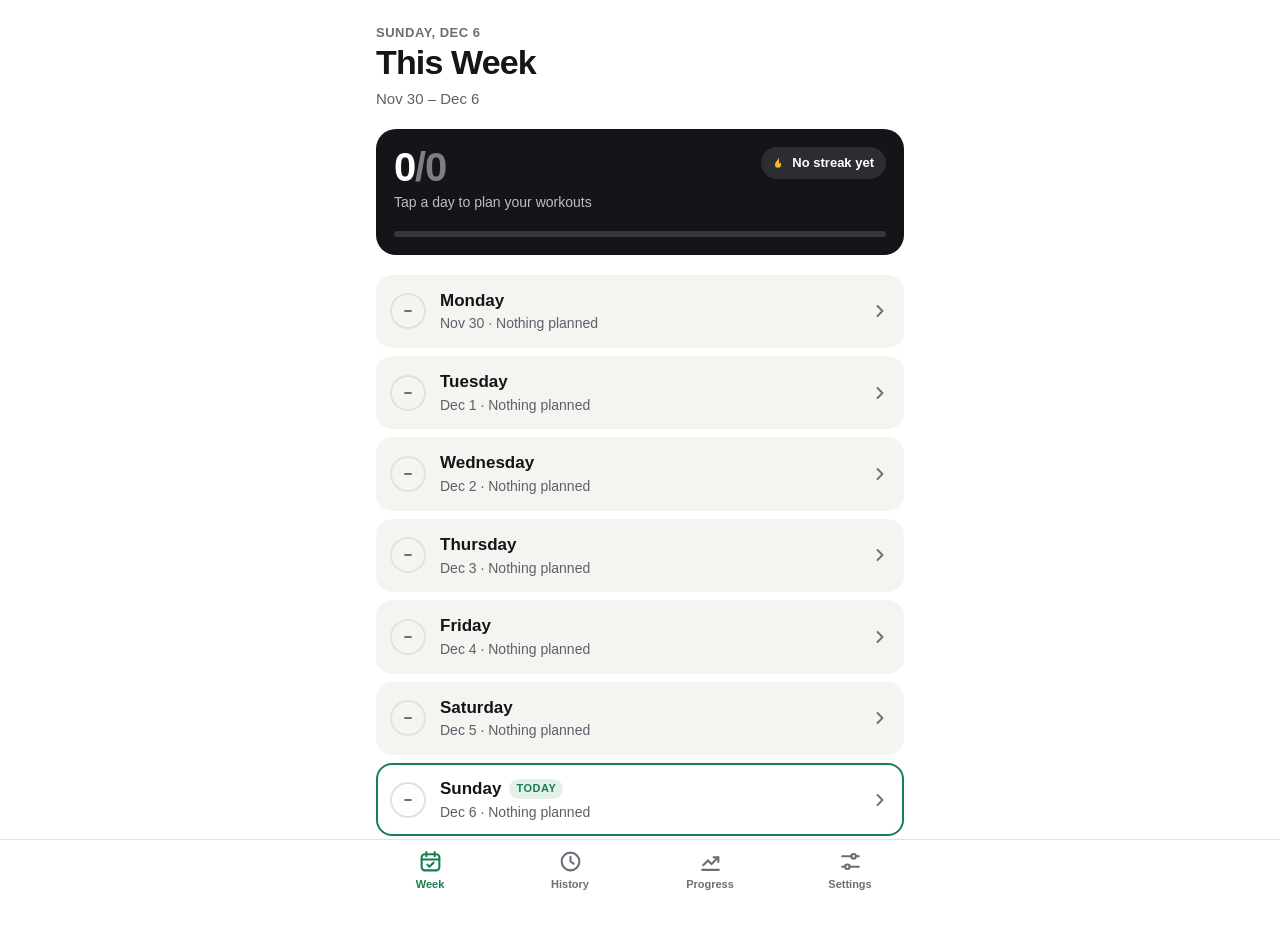
==== index.html @ 56390b35 "New app logo - Home Screen, browser tab and notification icons use the new green logo - New file nam" ====
<!DOCTYPE html>
<html lang="en">
<head>
<meta charset="UTF-8">
<meta name="viewport" content="width=device-width, initial-scale=1, viewport-fit=cover">
<meta name="color-scheme" content="light">
<meta name="theme-color" content="#FFFFFF">
<meta name="apple-mobile-web-app-capable" content="yes">
<meta name="mobile-web-app-capable" content="yes">
<meta name="apple-mobile-web-app-status-bar-style" content="default">
<meta name="apple-mobile-web-app-title" content="Workouts">
<link rel="apple-touch-icon" href="logo-180.png">
<link rel="icon" type="image/png" sizes="32x32" href="logo-32.png">
<link rel="manifest" href="manifest.json">
<link rel="stylesheet" href="app.css">
<title>Workout Tracker</title>
</head>
<body>

<main id="app">

  <!-- Week -->
  <section class="screen active" id="screen-week">
    <header class="page-head">
      <p class="eyebrow" id="week-eyebrow"></p>
      <h1 class="large-title">This Week</h1>
      <p class="page-sub" id="week-range"></p>
    </header>
    <div id="week-summary"></div>
    <div class="day-list" id="week-days"></div>
  </section>

  <!-- Day -->
  <section class="screen" id="screen-day">
    <header class="page-head">
      <p class="eyebrow" id="day-eyebrow"></p>
      <h1 class="large-title" id="day-title"></h1>
    </header>
    <label class="toggle-card">
      <span class="toggle-text">
        <span class="toggle-title">Rest day</span>
        <span class="toggle-sub" id="rest-sub"></span>
      </span>
      <span class="switch switch-rest">
        <input type="checkbox" id="rest-toggle" onchange="toggleRest()">
        <span class="track"></span>
      </span>
    </label>
    <div id="exercise-list"></div>
    <button class="add-tile" id="add-ex-btn" onclick="openAddExercise()">
      <svg viewBox="0 0 24 24" fill="none" stroke="currentColor" stroke-width="2.2" stroke-linecap="round" aria-hidden="true"><path d="M12 5v14M5 12h14"/></svg>
      Add exercise
    </button>
  </section>

  <!-- Add / edit exercise -->
  <section class="screen" id="screen-edit">
    <div class="nav-bar">
      <button class="nav-back" onclick="closeEdit()">
        <svg viewBox="0 0 24 24" fill="none" stroke="currentColor" stroke-width="2.4" stroke-linecap="round" stroke-linejoin="round" aria-hidden="true"><path d="M15 6l-6 6 6 6"/></svg>
        Cancel
      </button>
    </div>
    <header class="page-head">
      <p class="eyebrow" id="edit-eyebrow"></p>
      <h1 class="large-title" id="edit-title">New exercise</h1>
    </header>

    <div class="form-card">
      <label class="field">
        <span class="field-label">Name</span>
        <input class="field-in" id="edit-name" list="exercise-names" placeholder="e.g. Bench press"
               autocomplete="off" autocapitalize="words" enterkeyhint="done">
      </label>
    </div>

    <div class="form-card">
      <div class="step-row">
        <span class="step-text"><span class="step-label">Sets</span></span>
        <div class="stepper">
          <button onclick="step('edit-sets',-1)" aria-label="Fewer sets"><svg viewBox="0 0 24 24" fill="none" stroke="currentColor" stroke-width="2.4" stroke-linecap="round" aria-hidden="true"><path d="M6 12h12"/></svg></button>
          <input id="edit-sets" inputmode="numeric" pattern="[0-9]*" data-min="1" data-max="20" data-step="1" aria-label="Sets">
          <button onclick="step('edit-sets',1)" aria-label="More sets"><svg viewBox="0 0 24 24" fill="none" stroke="currentColor" stroke-width="2.4" stroke-linecap="round" aria-hidden="true"><path d="M12 6v12M6 12h12"/></svg></button>
        </div>
      </div>
      <div class="step-row">
        <span class="step-text"><span class="step-label">Reps</span></span>
        <div class="stepper">
          <button onclick="step('edit-reps',-1)" aria-label="Fewer reps"><svg viewBox="0 0 24 24" fill="none" stroke="currentColor" stroke-width="2.4" stroke-linecap="round" aria-hidden="true"><path d="M6 12h12"/></svg></button>
          <input id="edit-reps" inputmode="numeric" pattern="[0-9]*" data-min="0" data-max="999" data-step="1" aria-label="Reps">
          <button onclick="step('edit-reps',1)" aria-label="More reps"><svg viewBox="0 0 24 24" fill="none" stroke="currentColor" stroke-width="2.4" stroke-linecap="round" aria-hidden="true"><path d="M12 6v12M6 12h12"/></svg></button>
        </div>
      </div>
      <div class="step-row">
        <span class="step-text">
          <span class="step-label">Weight (lb)</span>
          <span class="step-hint">Optional. Fills in every set</span>
        </span>
        <div class="stepper">
          <button onclick="step('edit-weight',-1)" aria-label="Less weight"><svg viewBox="0 0 24 24" fill="none" stroke="currentColor" stroke-width="2.4" stroke-linecap="round" aria-hidden="true"><path d="M6 12h12"/></svg></button>
          <input id="edit-weight" inputmode="decimal" placeholder="0" data-min="0" data-max="2000" data-step="5" data-decimal="1" aria-label="Weight in pounds">
          <button onclick="step('edit-weight',1)" aria-label="More weight"><svg viewBox="0 0 24 24" fill="none" stroke="currentColor" stroke-width="2.4" stroke-linecap="round" aria-hidden="true"><path d="M12 6v12M6 12h12"/></svg></button>
        </div>
      </div>
      <div class="step-row">
        <span class="step-text">
          <span class="step-label">Hold time (sec)</span>
          <span class="step-hint">For planks and holds. 0 = off</span>
        </span>
        <div class="stepper">
          <button onclick="step('edit-time',-1)" aria-label="Less time"><svg viewBox="0 0 24 24" fill="none" stroke="currentColor" stroke-width="2.4" stroke-linecap="round" aria-hidden="true"><path d="M6 12h12"/></svg></button>
          <input id="edit-time" inputmode="numeric" pattern="[0-9]*" data-min="0" data-max="3600" data-step="5" aria-label="Hold time in seconds">
          <button onclick="step('edit-time',1)" aria-label="More time"><svg viewBox="0 0 24 24" fill="none" stroke="currentColor" stroke-width="2.4" stroke-linecap="round" aria-hidden="true"><path d="M12 6v12M6 12h12"/></svg></button>
        </div>
      </div>
      <div class="step-row">
        <span class="step-text">
          <span class="step-label">Rest between sets</span>
          <span class="step-hint">Seconds. Starts after each set</span>
        </span>
        <div class="stepper">
          <button onclick="step('edit-rest',-1)" aria-label="Less rest"><svg viewBox="0 0 24 24" fill="none" stroke="currentColor" stroke-width="2.4" stroke-linecap="round" aria-hidden="true"><path d="M6 12h12"/></svg></button>
          <input id="edit-rest" inputmode="numeric" pattern="[0-9]*" data-min="0" data-max="900" data-step="15" aria-label="Rest in seconds">
          <button onclick="step('edit-rest',1)" aria-label="More rest"><svg viewBox="0 0 24 24" fill="none" stroke="currentColor" stroke-width="2.4" stroke-linecap="round" aria-hidden="true"><path d="M12 6v12M6 12h12"/></svg></button>
        </div>
      </div>
    </div>

    <div class="form-card" id="edit-videos"></div>

    <button class="btn btn-ghost-danger" id="edit-delete" onclick="deleteExercise()">Delete exercise</button>
    <datalist id="exercise-names"></datalist>
  </section>

  <!-- History -->
  <section class="screen" id="screen-history">
    <header class="page-head">
      <h1 class="large-title">History</h1>
    </header>
    <div class="stats" id="hist-stats"></div>
    <div class="cal-card">
      <div class="cal-head">
        <span class="cal-title" id="cal-title"></span>
        <div class="cal-nav">
          <button id="cal-prev" onclick="shiftMonth(-1)" aria-label="Previous month"><svg viewBox="0 0 24 24" fill="none" stroke="currentColor" stroke-width="2.4" stroke-linecap="round" stroke-linejoin="round" aria-hidden="true"><path d="M15 6l-6 6 6 6"/></svg></button>
          <button id="cal-next" onclick="shiftMonth(1)" aria-label="Next month"><svg viewBox="0 0 24 24" fill="none" stroke="currentColor" stroke-width="2.4" stroke-linecap="round" stroke-linejoin="round" aria-hidden="true"><path d="M9 6l6 6-6 6"/></svg></button>
        </div>
      </div>
      <div id="cal-body"></div>
      <div class="legend">
        <span><i class="lg-done"></i>Done</span>
        <span><i class="lg-partial"></i>Partly done</span>
        <span><i class="lg-missed"></i>Missed</span>
        <span><i class="lg-rest"></i>Rest</span>
      </div>
    </div>
    <div id="hist-detail"></div>
  </section>

  <!-- Progress -->
  <section class="screen" id="screen-progress">
    <header class="page-head">
      <h1 class="large-title">Progress</h1>
      <p class="page-sub">Every exercise you've logged numbers for.</p>
    </header>
    <div id="prog-list"></div>
  </section>

  <section class="screen" id="screen-progress-detail">
    <div class="nav-bar">
      <button class="nav-back" onclick="goProgress()">
        <svg viewBox="0 0 24 24" fill="none" stroke="currentColor" stroke-width="2.4" stroke-linecap="round" stroke-linejoin="round" aria-hidden="true"><path d="M15 6l-6 6 6 6"/></svg>
        Progress
      </button>
    </div>
    <header class="page-head">
      <h1 class="large-title" id="pd-title"></h1>
      <p class="page-sub" id="pd-sub"></p>
    </header>
    <div class="seg" id="pd-seg"></div>
    <div class="chart-card">
      <p class="chart-title" id="pd-chart-title"></p>
      <div class="chart" id="pd-chart"></div>
    </div>
    <p class="section-label">Personal records</p>
    <div class="pr-grid" id="pd-prs"></div>
    <p class="section-label">Sessions</p>
    <div id="pd-sessions"></div>
  </section>

  <!-- Settings -->
  <section class="screen" id="screen-settings">
    <header class="page-head">
      <h1 class="large-title">Settings</h1>
    </header>

    <p class="section-label">Rest alerts</p>
    <div class="list-card">
      <label class="list-row" id="push-row">
        <span class="list-icon"><svg viewBox="0 0 24 24" fill="none" stroke="currentColor" stroke-width="2" stroke-linecap="round" stroke-linejoin="round" aria-hidden="true"><path d="M6 16.5V11a6 6 0 0 1 12 0v5.5l1.5 1.5h-15z"/><path d="M10 20.5a2 2 0 0 0 4 0"/></svg></span>
        <span class="list-text">
          <span class="list-title">Alert when rest is over</span>
          <span class="list-sub" id="push-sub"></span>
        </span>
        <span class="switch">
          <input type="checkbox" id="push-toggle" onchange="onPushToggle(this)">
          <span class="track"></span>
        </span>
      </label>
    </div>

    <p class="section-label">Past workouts</p>
    <div class="list-card">
      <button class="list-row" id="bf-row" onclick="openBackfill()">
        <span class="list-icon" id="bf-icon"></span>
        <span class="list-text">
          <span class="list-title">Add past workouts</span>
          <span class="list-sub" id="bf-sub"></span>
        </span>
        <span class="chev"><svg viewBox="0 0 24 24" fill="none" stroke="currentColor" stroke-width="2.2" stroke-linecap="round" stroke-linejoin="round" aria-hidden="true"><path d="M9 6l6 6-6 6"/></svg></span>
      </button>
    </div>

    <p class="section-label">Backup</p>
    <div class="list-card">
      <button class="list-row" onclick="exportBackup()">
        <span class="list-icon"><svg viewBox="0 0 24 24" fill="none" stroke="currentColor" stroke-width="2" stroke-linecap="round" stroke-linejoin="round" aria-hidden="true"><path d="M12 4v11M7 10l5 5 5-5M5 20h14"/></svg></span>
        <span class="list-text">
          <span class="list-title">Save a backup</span>
          <span class="list-sub">Keep a copy in Files or iCloud Drive</span>
        </span>
      </button>
      <label class="list-row">
        <span class="list-icon"><svg viewBox="0 0 24 24" fill="none" stroke="currentColor" stroke-width="2" stroke-linecap="round" stroke-linejoin="round" aria-hidden="true"><rect x="3" y="6" width="13" height="12" rx="2.5"/><path d="M16 10.5l5-3v9l-5-3"/></svg></span>
        <span class="list-text">
          <span class="list-title">Include form videos</span>
          <span class="list-sub" id="backup-videos-sub"></span>
        </span>
        <span class="switch">
          <input type="checkbox" id="backup-videos" checked>
          <span class="track"></span>
        </span>
      </label>
      <button class="list-row" onclick="$('restore-input').click()">
        <span class="list-icon"><svg viewBox="0 0 24 24" fill="none" stroke="currentColor" stroke-width="2" stroke-linecap="round" stroke-linejoin="round" aria-hidden="true"><path d="M12 15V4M7 9l5-5 5 5M5 20h14"/></svg></span>
        <span class="list-text">
          <span class="list-title">Restore from backup</span>
          <span class="list-sub">Replaces the data on this phone</span>
        </span>
      </button>
    </div>

    <p class="section-label">Storage</p>
    <div class="list-card">
      <div class="list-row">
        <span class="list-icon"><svg viewBox="0 0 24 24" fill="none" stroke="currentColor" stroke-width="2" stroke-linecap="round" stroke-linejoin="round" aria-hidden="true"><path d="M7 4h10l3 4v10a2 2 0 0 1-2 2H6a2 2 0 0 1-2-2V8z"/><path d="M8 4v4h8V4"/></svg></span>
        <span class="list-text">
          <span class="list-title">Form videos</span>
          <span class="list-sub" id="video-usage"></span>
        </span>
      </div>
    </div>

    <p class="foot-note">Your workouts are saved on this phone.<br>Workout Tracker 2.0</p>
  </section>

  <!-- Backfill (code-locked, one time) -->
  <section class="screen" id="screen-backfill">
    <div class="nav-bar">
      <button class="nav-back" onclick="goSettings()">
        <svg viewBox="0 0 24 24" fill="none" stroke="currentColor" stroke-width="2.4" stroke-linecap="round" stroke-linejoin="round" aria-hidden="true"><path d="M15 6l-6 6 6 6"/></svg>
        Settings
      </button>
    </div>
    <header class="page-head">
      <h1 class="large-title">Add past workouts</h1>
      <p class="page-sub">Tap every day you worked out in the last 2 months, then save. You can only do this once.</p>
    </header>
    <div id="bf-months"></div>
  </section>

</main>

<!-- Bottom dock: rest timer + either the tab bar or the screen's main button -->
<div class="dock" id="dock">
  <div class="rest-bar" id="rest-bar" hidden>
    <div class="rest-fill" id="rest-fill"></div>
    <div class="rest-info">
      <span class="rest-label">Rest</span>
      <span class="rest-name" id="rest-name"></span>
    </div>
    <span class="rest-time" id="rest-time">0:00</span>
    <button class="rest-btn" onclick="addRest(15)">+15s</button>
    <button class="rest-btn" onclick="skipRest()">Skip</button>
  </div>
  <div class="dock-action" id="dock-action" hidden>
    <button class="btn btn-primary" id="dock-btn"></button>
  </div>
  <nav class="tabbar" id="tabbar" aria-label="Main">
    <button class="tab" data-tab="week" onclick="goWeek()">
      <svg viewBox="0 0 24 24" fill="none" stroke="currentColor" stroke-width="2" stroke-linecap="round" stroke-linejoin="round" aria-hidden="true"><rect x="3.5" y="5" width="17" height="15.5" rx="3"/><path d="M3.5 10h17M8 3v4M16 3v4"/><path d="M9 15l2 2 4-4"/></svg>
      <span>Week</span>
    </button>
    <button class="tab" data-tab="history" onclick="goHistory()">
      <svg viewBox="0 0 24 24" fill="none" stroke="currentColor" stroke-width="2" stroke-linecap="round" stroke-linejoin="round" aria-hidden="true"><circle cx="12" cy="12" r="8.5"/><path d="M12 7.5V12l3 2"/></svg>
      <span>History</span>
    </button>
    <button class="tab" data-tab="progress" onclick="goProgress()">
      <svg viewBox="0 0 24 24" fill="none" stroke="currentColor" stroke-width="2" stroke-linecap="round" stroke-linejoin="round" aria-hidden="true"><path d="M4 20h16"/><path d="M5 15.5l4.5-4.5 3.5 3.5L19.5 8"/><path d="M15 8h4.5v4.5"/></svg>
      <span>Progress</span>
    </button>
    <button class="tab" data-tab="settings" onclick="goSettings()">
      <svg viewBox="0 0 24 24" fill="none" stroke="currentColor" stroke-width="2" stroke-linecap="round" stroke-linejoin="round" aria-hidden="true"><path d="M4 7h9M17 7h3M4 17h3M11 17h9"/><circle cx="15" cy="7" r="2.2"/><circle cx="9" cy="17" r="2.2"/></svg>
      <span>Settings</span>
    </button>
  </nav>
</div>

<!-- Form video player -->
<div class="viewer" id="viewer" hidden>
  <div class="viewer-top">
    <div class="viewer-heading">
      <p class="viewer-eyebrow">Form</p>
      <h2 class="viewer-title" id="viewer-title"></h2>
    </div>
    <button class="viewer-close" onclick="closeViewer()" aria-label="Close video">
      <svg viewBox="0 0 24 24" fill="none" stroke="currentColor" stroke-width="2.4" stroke-linecap="round" aria-hidden="true"><path d="M7 7l10 10M17 7L7 17"/></svg>
    </button>
  </div>
  <video id="viewer-video" playsinline controls loop></video>
  <div class="viewer-clips" id="viewer-clips"></div>
</div>

<div class="toast" id="toast" role="status" aria-live="polite"></div>

<input type="file" id="video-input" accept="video/*" multiple hidden>
<input type="file" id="restore-input" hidden>

<script src="app.js"></script>
</body>
</html>
---- app.css ----
:root{
  color-scheme: light;
  --bg:#FFFFFF;
  --card:#F4F4F1;
  --card-press:#EAEAE5;
  --line:#E3E3DE;
  --line-strong:#CFCFC8;
  --ink:#141518;
  --ink-2:#5C6068;
  --ink-3:#6A6E76;
  --accent:#1A7F50;
  --accent-press:#146841;
  --accent-soft:#E1F1E7;
  --done:#1A7F50;
  --done-soft:#E1F1E7;
  --partial:#A86D06;
  --partial-soft:#FBEFD5;
  --missed:#C4423A;
  --missed-soft:#FAE4E1;
  --rest:#3770B5;
  --rest-soft:#E1EBF8;
  --gold:#F5B731;
  --radius:20px;
  --radius-sm:16px;
  --ease-out:cubic-bezier(.23,1,.32,1);
  --ease-sheet:cubic-bezier(.32,.72,0,1);
  --dock-h:88px;
  --font:-apple-system, BlinkMacSystemFont, "SF Pro Text", "Segoe UI", Roboto, "Helvetica Neue", Arial, sans-serif;
}

*{box-sizing:border-box;}
html{
  background:var(--bg);
  -webkit-tap-highlight-color:transparent;
  -webkit-text-size-adjust:100%;
  overscroll-behavior:none;
}
body{
  margin:0;
  background:var(--bg);
  color:var(--ink);
  font-family:var(--font);
  font-size:16px;
  line-height:1.4;
  -webkit-font-smoothing:antialiased;
}
body.no-scroll{overflow:hidden;}
button{
  font:inherit; color:inherit; background:none; border:0; padding:0; margin:0;
  cursor:pointer; touch-action:manipulation;
  -webkit-user-select:none; user-select:none;
}
input{font:inherit; font-size:16px; color:inherit; margin:0;}
svg{display:block;}
[hidden]{display:none !important;}
:focus-visible{outline:2px solid var(--accent); outline-offset:2px;}

/* ---------- Screens ---------- */
.screen{
  display:none;
  max-width:560px; margin:0 auto;
  padding:calc(env(safe-area-inset-top, 0px) + 16px) 16px calc(var(--dock-h) + 28px);
}
.screen.active{display:block; animation:screen-in .22s var(--ease-out);}
@keyframes screen-in{from{opacity:0; transform:translateY(6px);} to{opacity:1; transform:none;}}

.page-head{margin:8px 0 20px;}
.eyebrow{
  margin:0 0 2px; font-size:13px; font-weight:600; color:var(--ink-3);
  letter-spacing:.04em; text-transform:uppercase;
}
.large-title{margin:0; font-size:34px; line-height:1.1; font-weight:700; letter-spacing:-.025em; overflow-wrap:anywhere;}
.page-sub{margin:6px 0 0; color:var(--ink-2); font-size:15px;}
.nav-bar{display:flex; align-items:center; min-height:44px; margin:-4px 0 0;}
.nav-back{
  display:inline-flex; align-items:center; gap:2px; min-height:44px; padding:8px 10px 8px 0;
  color:var(--accent); font-size:17px; font-weight:500;
}
.nav-back svg{width:22px; height:22px; margin-left:-6px;}
.nav-back:active{opacity:.6;}
.section-label{
  margin:28px 4px 10px; font-size:13px; font-weight:600; color:var(--ink-3);
  text-transform:uppercase; letter-spacing:.05em;
}

/* ---------- Buttons ---------- */
.btn{
  display:flex; align-items:center; justify-content:center; gap:8px;
  width:100%; min-height:54px; border-radius:16px; padding:0 20px;
  font-size:17px; font-weight:600;
  transition:transform .12s var(--ease-out), background-color .15s, opacity .15s;
}
.btn:active{transform:scale(.97);}
.btn:disabled{opacity:.4; cursor:default;}
.btn:disabled:active{transform:none;}
.btn-primary{background:var(--accent); color:#fff;}
.btn-primary:active{background:var(--accent-press);}
.btn-secondary{background:var(--card); color:var(--ink);}
.btn-danger{background:var(--missed); color:#fff;}
.btn-ghost-danger{color:var(--missed); margin-top:8px;}

/* ---------- Week ---------- */
.summary{
  background:var(--ink); color:#fff; border-radius:var(--radius);
  padding:18px 18px 18px; margin-bottom:20px;
}
.summary-top{display:flex; justify-content:space-between; align-items:flex-start; gap:12px;}
.summary-num{font-size:40px; line-height:1; font-weight:700; letter-spacing:-.03em; font-variant-numeric:tabular-nums;}
.summary-of{color:rgba(255,255,255,.45);}
.summary-label{display:block; margin-top:6px; color:rgba(255,255,255,.72); font-size:14px;}
.streak{
  display:inline-flex; align-items:center; gap:6px; white-space:nowrap;
  background:rgba(255,255,255,.1); border-radius:999px; padding:7px 12px 7px 9px;
  font-size:13px; font-weight:600;
}
.streak svg{width:16px; height:16px; color:var(--gold);}
.meter{height:6px; margin-top:18px; border-radius:99px; background:rgba(255,255,255,.14); overflow:hidden;}
.meter span{display:block; height:100%; border-radius:99px; background:#4CC38A; transition:width .5s var(--ease-out);}

.day-list{display:flex; flex-direction:column; gap:8px;}
.day-row{
  display:flex; align-items:center; gap:14px; width:100%; min-height:70px;
  padding:14px; border-radius:var(--radius-sm); background:var(--card); text-align:left;
  transition:transform .12s var(--ease-out), background-color .12s;
}
.day-row:active{transform:scale(.98); background:var(--card-press);}
.day-row.is-today{background:#fff; box-shadow:inset 0 0 0 2px var(--accent);}
.day-text{flex:1; min-width:0; display:flex; flex-direction:column; gap:2px;}
.day-name{display:flex; align-items:center; gap:8px; font-size:17px; font-weight:600;}
.day-sub{font-size:14px; color:var(--ink-2); white-space:nowrap; overflow:hidden; text-overflow:ellipsis;}
.today-tag{
  font-size:11px; font-weight:700; letter-spacing:.05em; text-transform:uppercase;
  color:var(--accent); background:var(--accent-soft); padding:2px 7px; border-radius:99px;
}
.chev{color:var(--ink-3); flex-shrink:0;}
.chev svg{width:20px; height:20px;}

.status{
  width:36px; height:36px; border-radius:50%; flex-shrink:0;
  display:grid; place-items:center;
}
.status svg{width:18px; height:18px;}
.st-done{background:var(--done); color:#fff;}
.st-partial{background:var(--partial-soft); color:var(--partial); box-shadow:inset 0 0 0 2px var(--partial);}
.st-missed{background:var(--missed-soft); color:var(--missed);}
.st-rest{background:var(--rest-soft); color:var(--rest);}
.st-today{background:var(--accent-soft); color:var(--accent);}
.st-upcoming{box-shadow:inset 0 0 0 2px var(--line-strong);}
.st-none{box-shadow:inset 0 0 0 2px var(--line); color:var(--ink-3);}

/* ---------- Day ---------- */
.toggle-card{
  display:flex; align-items:center; justify-content:space-between; gap:12px;
  padding:12px 14px 12px 16px; margin-bottom:16px;
  border-radius:var(--radius-sm); background:var(--card); cursor:pointer;
}
.toggle-text{display:flex; flex-direction:column;}
.toggle-title{font-weight:600;}
.toggle-sub{font-size:13px; color:var(--ink-2);}

.switch{position:relative; display:block; width:51px; height:31px; flex-shrink:0;}
.switch input{position:absolute; inset:0; width:100%; height:100%; opacity:0; cursor:pointer; z-index:1;}
.switch .track{position:absolute; inset:0; border-radius:99px; background:#D6D6D0; transition:background-color .2s;}
.switch .track::after{
  content:""; position:absolute; top:2px; left:2px; width:27px; height:27px; border-radius:50%;
  background:#fff; box-shadow:0 2px 4px rgba(0,0,0,.18); transition:transform .25s var(--ease-out);
}
.switch input:checked + .track{background:var(--accent);}
.switch-rest input:checked + .track{background:var(--rest);}
.switch input:checked + .track::after{transform:translateX(20px);}
.switch input:focus-visible + .track{outline:2px solid var(--accent); outline-offset:2px;}

.ex-card{background:var(--card); border-radius:var(--radius); padding:16px 12px 10px; margin-bottom:12px;}
.ex-head{display:flex; align-items:flex-start; gap:8px; margin:0 2px 10px 4px;}
.ex-title{flex:1; min-width:0;}
.ex-name{margin:0; font-size:18px; font-weight:650; letter-spacing:-.01em; overflow-wrap:anywhere;}
.ex-meta{margin:2px 0 0; font-size:14px; color:var(--ink-2);}
.icon-btn{
  position:relative; width:40px; height:40px; border-radius:12px; flex-shrink:0;
  display:grid; place-items:center; background:#fff; color:var(--ink-2);
  transition:transform .12s var(--ease-out);
}
.icon-btn:active{transform:scale(.92);}
.icon-btn svg{width:20px; height:20px;}
.icon-btn.has-video{color:var(--accent);}
.badge{
  position:absolute; top:-5px; right:-5px; min-width:18px; height:18px; padding:0 5px;
  display:grid; place-items:center; border-radius:99px;
  background:var(--accent); color:#fff; font-size:11px; font-weight:700;
  box-shadow:0 0 0 2px var(--card);
}

.set-row{
  display:grid; grid-template-columns:32px minmax(0,1fr) 64px 56px 44px;
  align-items:center; gap:6px; padding:4px; border-radius:12px;
  transition:background-color .15s;
}
.set-head{padding-top:0; padding-bottom:2px; font-size:11px; font-weight:700; color:var(--ink-3); text-transform:uppercase; letter-spacing:.05em;}
.set-head span:nth-child(1), .set-head span:nth-child(n+3){text-align:center;}
.set-num{display:flex; flex-direction:column; align-items:center; gap:1px; font-weight:700; color:var(--ink-2); font-variant-numeric:tabular-nums;}
.set-prev{font-size:14px; color:var(--ink-3); white-space:nowrap; overflow:hidden; text-overflow:ellipsis; font-variant-numeric:tabular-nums;}
.set-in{
  width:100%; height:40px; padding:0 4px; border:0; border-radius:10px;
  background:#fff; box-shadow:inset 0 0 0 1px var(--line); outline:none;
  text-align:center; font-size:17px; font-weight:600; font-variant-numeric:tabular-nums;
  -webkit-appearance:none; appearance:none;
}
.set-in::placeholder{color:#B4B7BD; font-weight:500;}
.set-in:focus{box-shadow:inset 0 0 0 2px var(--accent);}
.set-check{
  justify-self:end; width:44px; height:40px; border-radius:10px;
  display:grid; place-items:center;
  background:#fff; color:#C3C6CB; box-shadow:inset 0 0 0 1px var(--line);
  transition:transform .12s var(--ease-out), background-color .15s, color .15s;
}
.set-check svg{width:20px; height:20px;}
.set-check:active{transform:scale(.9);}
.set-row.is-done{background:var(--accent-soft);}
.set-row.is-done .set-in{background:transparent; box-shadow:none;}
.set-row.is-done .set-check{background:var(--accent); color:#fff; box-shadow:none;}
.pr-tag{
  font-size:9px; line-height:1; font-weight:800; letter-spacing:.04em;
  padding:2px 4px; border-radius:4px; background:var(--gold); color:#3B2A00;
}

.add-tile{
  display:flex; align-items:center; justify-content:center; gap:8px; width:100%; min-height:56px;
  border-radius:var(--radius-sm); border:1.5px dashed var(--line-strong);
  color:var(--ink-2); font-weight:600;
  transition:transform .12s var(--ease-out), background-color .12s;
}
.add-tile svg{width:20px; height:20px;}
.add-tile:active{transform:scale(.98); background:var(--card);}

.empty{
  text-align:center; padding:32px 24px; margin-bottom:12px;
  border-radius:var(--radius); background:var(--card); color:var(--ink-2);
}
.empty-icon{
  width:48px; height:48px; margin:0 auto 12px; border-radius:50%;
  display:grid; place-items:center; background:#fff; color:var(--ink-3);
}
.empty-icon svg{width:24px; height:24px;}
.empty-title{margin:0 0 4px; font-size:17px; font-weight:700; color:var(--ink);}
.empty p{margin:0; font-size:15px;}

/* ---------- Edit exercise ---------- */
.form-card{background:var(--card); border-radius:var(--radius-sm); padding:4px 16px; margin-bottom:12px;}
.field{display:block; padding:12px 0;}
.field-label{display:block; margin-bottom:6px; font-size:13px; font-weight:600; color:var(--ink-2);}
.field-in{
  width:100%; height:48px; padding:0 14px; border:0; border-radius:12px;
  background:#fff; box-shadow:inset 0 0 0 1px var(--line); outline:none; font-size:17px;
}
.field-in:focus{box-shadow:inset 0 0 0 2px var(--accent);}
.field-in.shake{box-shadow:inset 0 0 0 2px var(--missed);}
.step-row{display:flex; align-items:center; justify-content:space-between; gap:12px; padding:10px 0; border-top:1px solid var(--line);}
.step-row:first-child{border-top:0;}
.step-text{display:flex; flex-direction:column; min-width:0;}
.step-label{font-weight:600;}
.step-hint{font-size:13px; color:var(--ink-2);}
.stepper{display:flex; align-items:center; flex-shrink:0; border-radius:12px; background:#fff; box-shadow:inset 0 0 0 1px var(--line);}
.stepper button{width:44px; height:44px; display:grid; place-items:center; border-radius:12px; color:var(--ink);}
.stepper button:active{background:var(--card);}
.stepper button svg{width:18px; height:18px;}
.stepper input{
  width:56px; height:44px; border:0; background:transparent; outline:none;
  text-align:center; font-size:17px; font-weight:700; font-variant-numeric:tabular-nums;
}
.section-head{padding:14px 0 4px; font-weight:600;}
.hint{margin:0; padding:4px 0 14px; font-size:13px; color:var(--ink-2);}
.thumbs{display:grid; grid-template-columns:repeat(3, 1fr); gap:8px; padding:8px 0 10px;}
.thumb{position:relative; aspect-ratio:9/16; border-radius:12px; overflow:hidden; background:#1B1C1F;}
.thumb-play{position:absolute; inset:0; display:grid; place-items:center; color:#fff;}
.thumb-play video{position:absolute; inset:0; width:100%; height:100%; object-fit:cover; pointer-events:none;}
.thumb-play svg{position:relative; width:30px; height:30px; filter:drop-shadow(0 1px 4px rgba(0,0,0,.5));}
.thumb-del{
  position:absolute; top:6px; right:6px; width:28px; height:28px; border-radius:50%;
  display:grid; place-items:center; background:rgba(0,0,0,.55); color:#fff;
}
.thumb-del svg{width:14px; height:14px;}
.thumb.add{
  display:flex; flex-direction:column; align-items:center; justify-content:center; gap:6px;
  background:#fff; border:1.5px dashed var(--line-strong); color:var(--ink-2);
  font-size:13px; font-weight:600;
}
.thumb.add svg{width:22px; height:22px;}
.thumb.add:active{background:var(--card-press);}

/* ---------- History ---------- */
.stats{display:grid; grid-template-columns:repeat(3, 1fr); gap:8px; margin-bottom:12px;}
.stat{background:var(--card); border-radius:var(--radius-sm); padding:12px 12px 10px;}
.stat-num{font-size:26px; line-height:1.1; font-weight:700; letter-spacing:-.02em; font-variant-numeric:tabular-nums;}
.stat-label{margin-top:2px; font-size:12px; font-weight:600; color:var(--ink-2);}

.cal-card{background:var(--card); border-radius:var(--radius); padding:12px 10px 14px; margin-bottom:12px;}
.cal-head{display:flex; align-items:center; justify-content:space-between; padding:0 4px 8px 8px;}
.cal-title{font-size:17px; font-weight:700;}
.cal-nav{display:flex; gap:2px;}
.cal-nav button{width:40px; height:40px; border-radius:12px; display:grid; place-items:center; color:var(--ink);}
.cal-nav button svg{width:20px; height:20px;}
.cal-nav button:active{background:var(--card-press);}
.cal-nav button:disabled{color:var(--line-strong); cursor:default;}
.cal-dow, .cal-grid{display:grid; grid-template-columns:repeat(7, 1fr); gap:4px; text-align:center;}
.cal-dow span{padding-bottom:4px; font-size:11px; font-weight:700; color:var(--ink-3);}
.cal-cell{
  position:relative; width:100%; max-width:44px; aspect-ratio:1; margin:0 auto;
  display:grid; place-items:center; border-radius:50%;
  font-size:15px; font-weight:600; font-variant-numeric:tabular-nums; color:var(--ink);
}
button.cal-cell{transition:transform .12s var(--ease-out);}
button.cal-cell:active{transform:scale(.9);}
.cal-cell.st-done{color:#fff;}
.cal-cell.st-partial{color:var(--partial);}
.cal-cell.st-missed{color:var(--missed);}
.cal-cell.st-rest{color:var(--rest);}
.cal-cell.is-blank{visibility:hidden;}
.cal-cell.is-future, .cal-cell.is-off{color:var(--line-strong);}
.cal-cell.is-today{box-shadow:inset 0 0 0 2px var(--ink);}
.cal-cell.st-done.is-today{box-shadow:inset 0 0 0 2px var(--ink), inset 0 0 0 4px #fff;}
.cal-cell.is-selected{outline:2px solid var(--ink); outline-offset:2px;}
.legend{display:flex; flex-wrap:wrap; gap:6px 14px; padding:14px 6px 0; font-size:12px; font-weight:600; color:var(--ink-2);}
.legend span{display:inline-flex; align-items:center; gap:6px;}
.legend i{width:10px; height:10px; border-radius:50%;}
.lg-done{background:var(--done);}
.lg-partial{background:var(--partial-soft); box-shadow:inset 0 0 0 2px var(--partial);}
.lg-missed{background:var(--missed-soft); box-shadow:inset 0 0 0 1px var(--missed);}
.lg-rest{background:var(--rest-soft); box-shadow:inset 0 0 0 1px var(--rest);}

.detail{background:var(--card); border-radius:var(--radius); padding:16px;}
.detail-head{display:flex; align-items:center; justify-content:space-between; gap:8px; margin-bottom:4px;}
.detail-title{margin:0; font-size:17px; font-weight:700;}
.detail-note{margin:6px 0 0; font-size:15px; color:var(--ink-2);}
.pill{flex-shrink:0; padding:4px 10px; border-radius:99px; font-size:12px; font-weight:700;}
.pill-done{background:var(--done-soft); color:var(--done);}
.pill-partial{background:var(--partial-soft); color:var(--partial);}
.pill-missed{background:var(--missed-soft); color:var(--missed);}
.pill-rest{background:var(--rest-soft); color:var(--rest);}
.detail-ex{padding:12px 0 2px; border-top:1px solid var(--line); margin-top:10px;}
.detail-ex-top{display:flex; justify-content:space-between; gap:8px; font-weight:600;}
.detail-ex-count{flex-shrink:0; font-size:14px; font-weight:500; color:var(--ink-2);}
.chips{display:flex; flex-wrap:wrap; gap:6px; margin-top:8px;}
.chip{
  padding:3px 8px; border-radius:8px; background:#fff; box-shadow:inset 0 0 0 1px var(--line);
  font-size:13px; font-weight:600; font-variant-numeric:tabular-nums;
}
.detail .btn{margin-top:14px; min-height:46px; background:#fff;}

/* ---------- Progress ---------- */
.prog-row{
  display:flex; align-items:center; gap:12px; width:100%; min-height:70px; margin-bottom:8px;
  padding:14px 12px 14px 16px; border-radius:var(--radius-sm); background:var(--card); text-align:left;
  transition:transform .12s var(--ease-out), background-color .12s;
}
.prog-row:active{transform:scale(.98); background:var(--card-press);}
.prog-text{flex:1; min-width:0;}
.prog-name{display:block; font-size:17px; font-weight:600; white-space:nowrap; overflow:hidden; text-overflow:ellipsis;}
.prog-sub{display:block; font-size:14px; color:var(--ink-2);}
.spark{width:72px; height:32px; flex-shrink:0; color:var(--accent);}

.seg{display:flex; padding:3px; margin-bottom:12px; border-radius:12px; background:var(--card);}
.seg button{flex:1; height:36px; border-radius:9px; font-size:14px; font-weight:600; color:var(--ink-2); transition:background-color .15s, color .15s;}
.seg button.active{background:#fff; color:var(--ink); box-shadow:0 1px 3px rgba(0,0,0,.1);}
.chart-card{background:var(--card); border-radius:var(--radius); padding:14px 8px 10px; margin-bottom:4px;}
.chart-title{margin:0; padding:0 8px 4px; font-size:13px; font-weight:600; color:var(--ink-2);}
.chart{position:relative; touch-action:pan-y; -webkit-user-select:none; user-select:none;}
.chart svg{overflow:visible;}
.chart .grid-line{stroke:var(--line); stroke-width:1;}
.chart .axis-label{fill:var(--ink-3); font-size:11px; font-weight:600; font-variant-numeric:tabular-nums;}
.chart .series-line{fill:none; stroke:var(--accent); stroke-width:2; stroke-linejoin:round; stroke-linecap:round;}
.chart .series-area{fill:var(--accent); opacity:.08;}
.chart .dot{fill:var(--accent); stroke:var(--card); stroke-width:2;}
.chart .crosshair{stroke:var(--ink-3); stroke-width:1; stroke-dasharray:3 3;}
.chart .focus-dot{fill:var(--accent); stroke:#fff; stroke-width:2.5;}
.chart .last-label{fill:var(--ink); font-size:12px; font-weight:700; font-variant-numeric:tabular-nums;}
.chart-tip{
  position:absolute; top:-6px; transform:translateX(-50%);
  padding:6px 10px; border-radius:10px; background:var(--ink); color:#fff;
  font-size:13px; font-weight:600; white-space:nowrap; pointer-events:none; font-variant-numeric:tabular-nums;
}
.chart-empty{padding:40px 16px; text-align:center; font-size:14px; color:var(--ink-2);}
.pr-grid{display:grid; grid-template-columns:1fr 1fr; gap:8px;}
.pr-tile{background:var(--card); border-radius:var(--radius-sm); padding:12px 14px;}
.pr-label{font-size:12px; font-weight:600; color:var(--ink-2);}
.pr-value{margin-top:2px; font-size:22px; font-weight:700; letter-spacing:-.02em; font-variant-numeric:tabular-nums;}
.pr-unit{font-size:14px; font-weight:600; color:var(--ink-2);}
.pr-date{font-size:12px; color:var(--ink-3);}
.session{background:var(--card); border-radius:var(--radius-sm); padding:12px 14px; margin-bottom:8px;}
.session-date{font-size:14px; font-weight:600;}
.session .chips{margin-top:6px;}

/* ---------- Settings ---------- */
.list-card{background:var(--card); border-radius:var(--radius-sm); overflow:hidden;}
.list-row{
  display:flex; align-items:center; gap:12px; width:100%; min-height:62px; padding:12px 16px;
  border-top:1px solid var(--line); text-align:left; cursor:default;
}
.list-row:first-child{border-top:0;}
button.list-row, label.list-row{cursor:pointer;}
button.list-row:active{background:var(--card-press);}
.list-row.is-used{opacity:.6;}
.list-icon{width:34px; height:34px; border-radius:10px; flex-shrink:0; display:grid; place-items:center; background:#fff; color:var(--accent);}
.list-icon svg{width:19px; height:19px;}
.list-text{flex:1; min-width:0;}
.list-title{display:block; font-weight:600;}
.list-sub{display:block; font-size:13px; color:var(--ink-2);}
.foot-note{margin:28px 0 8px; text-align:center; font-size:13px; color:var(--ink-3);}

/* ---------- Backfill ---------- */
.bf-month{background:var(--card); border-radius:var(--radius); padding:14px 10px 12px; margin-bottom:12px;}
.bf-month-title{padding:0 6px 10px; font-size:17px; font-weight:700;}
.cal-cell.bf-pick{background:#fff; box-shadow:inset 0 0 0 1px var(--line);}
.cal-cell.bf-pick.is-selected{background:var(--accent); color:#fff; box-shadow:none; outline:0;}
.cal-cell.bf-logged{background:var(--done-soft); color:var(--done);}
.cal-cell.bf-rest{background:var(--rest-soft); color:var(--rest);}

/* ---------- Dock: rest timer, main button, tab bar ---------- */
.dock{position:fixed; left:0; right:0; bottom:0; z-index:50; pointer-events:none;}
.dock > *{pointer-events:auto;}
body.typing .dock{display:none;}
.rest-bar{
  position:relative; overflow:hidden;
  display:flex; align-items:center; gap:8px;
  width:calc(100% - 24px); max-width:536px; margin:0 auto 8px;
  padding:10px 10px 10px 16px; border-radius:18px;
  background:var(--ink); color:#fff; box-shadow:0 10px 30px rgba(0,0,0,.2);
  animation:pop-in .28s var(--ease-out);
}
@keyframes pop-in{from{opacity:0; transform:translateY(12px) scale(.98);} to{opacity:1; transform:none;}}
.rest-fill{position:absolute; inset:0; background:rgba(76,195,138,.24); transform-origin:left center; transition:transform .25s linear;}
.rest-info{position:relative; flex:1; min-width:0; display:flex; flex-direction:column;}
.rest-label{font-size:11px; font-weight:700; letter-spacing:.06em; text-transform:uppercase; color:rgba(255,255,255,.6);}
.rest-name{font-size:14px; font-weight:600; white-space:nowrap; overflow:hidden; text-overflow:ellipsis;}
.rest-time{position:relative; min-width:62px; text-align:right; font-size:26px; font-weight:700; letter-spacing:-.02em; font-variant-numeric:tabular-nums;}
.rest-btn{position:relative; height:42px; padding:0 12px; border-radius:12px; background:rgba(255,255,255,.13); font-size:14px; font-weight:700;}
.rest-btn:active{background:rgba(255,255,255,.24);}

.dock-action{
  padding:14px 16px calc(env(safe-area-inset-bottom, 0px) + 12px);
  background:linear-gradient(to top, var(--bg) 72%, rgba(255,255,255,0));
}
.dock-action .btn{max-width:528px; margin:0 auto;}
.tabbar{
  display:flex; justify-content:center;
  padding:6px 8px calc(env(safe-area-inset-bottom, 0px) + 4px);
  background:rgba(255,255,255,.92); border-top:1px solid var(--line);
  -webkit-backdrop-filter:saturate(180%) blur(20px); backdrop-filter:saturate(180%) blur(20px);
}
.tab{
  flex:1; max-width:140px; min-height:50px;
  display:flex; flex-direction:column; align-items:center; justify-content:center; gap:3px;
  color:var(--ink-3); font-size:11px; font-weight:600;
}
.tab svg{width:25px; height:25px;}
.tab.active{color:var(--accent);}

/* ---------- Toast ---------- */
.toast{
  position:fixed; left:50%; top:calc(env(safe-area-inset-top, 0px) + 12px); z-index:300;
  width:max-content; max-width:calc(100% - 32px); padding:12px 18px; border-radius:16px;
  display:flex; align-items:center; gap:8px;
  background:var(--ink); color:#fff; font-size:15px; font-weight:600; text-align:center;
  box-shadow:0 10px 30px rgba(0,0,0,.2); pointer-events:none;
  opacity:0; transform:translate(-50%, -16px);
  transition:opacity .2s, transform .3s var(--ease-out);
}
.toast.show{opacity:1; transform:translate(-50%, 0);}
.toast-ok{background:var(--accent);}
.toast-error{background:var(--missed);}
.toast .pr-tag{font-size:11px; padding:3px 6px;}

/* ---------- Sheets ---------- */
.sheet-backdrop{
  position:fixed; inset:0; z-index:200;
  display:flex; align-items:flex-end; justify-content:center;
  background:rgba(10,12,14,0); transition:background-color .25s;
}
.sheet-backdrop.open{background:rgba(10,12,14,.45);}
.sheet{
  width:100%; max-width:560px; padding:10px 20px calc(env(safe-area-inset-bottom, 0px) + 20px);
  border-radius:24px 24px 0 0; background:#fff;
  transform:translateY(100%); transition:transform .32s var(--ease-sheet);
}
.sheet-backdrop.open .sheet{transform:none;}
/* Sheets with a text field sit near the top so the keyboard never covers them */
.sheet-backdrop.is-dialog{align-items:flex-start; padding:calc(env(safe-area-inset-top, 0px) + 12vh) 16px 0;}
.sheet-backdrop.is-dialog .sheet{border-radius:24px; padding-bottom:20px; transform:translateY(-12px) scale(.98); opacity:0; transition:transform .28s var(--ease-out), opacity .2s;}
.sheet-backdrop.is-dialog.open .sheet{transform:none; opacity:1;}
.sheet-backdrop.is-dialog .sheet-grabber{display:none;}
.sheet-grabber{width:36px; height:5px; margin:0 auto 14px; border-radius:99px; background:var(--line-strong);}
.sheet-title{margin:4px 0 6px; font-size:20px; font-weight:700; letter-spacing:-.01em;}
.sheet-body{margin:0; font-size:15px; line-height:1.45; color:var(--ink-2);}
.sheet-actions{display:flex; gap:10px; margin-top:20px;}
.text-in{
  width:100%; height:54px; margin-top:16px; padding:0 16px; border:0; border-radius:14px;
  background:var(--card); outline:none; font-size:17px;
}
.text-in:focus{background:#fff; box-shadow:inset 0 0 0 2px var(--accent);}
.code-in{text-align:center; text-transform:uppercase; letter-spacing:.3em; font-size:22px; font-weight:700;}
.sheet-error{margin:10px 0 0; text-align:center; font-size:14px; font-weight:600; color:var(--missed);}
.shake{animation:shake .35s;}
@keyframes shake{20%{transform:translateX(-6px);} 40%{transform:translateX(6px);} 60%{transform:translateX(-4px);} 80%{transform:translateX(4px);}}

/* ---------- Video viewer ---------- */
.viewer{
  position:fixed; inset:0; z-index:250;
  display:flex; flex-direction:column;
  padding:calc(env(safe-area-inset-top, 0px) + 8px) 0 calc(env(safe-area-inset-bottom, 0px) + 12px);
  background:#000; color:#fff;
  animation:fade-in .2s ease-out;
}
@keyframes fade-in{from{opacity:0;} to{opacity:1;}}
.viewer-top{display:flex; align-items:center; justify-content:space-between; gap:12px; padding:4px 16px 10px;}
.viewer-heading{min-width:0;}
.viewer-eyebrow{margin:0; font-size:12px; font-weight:700; letter-spacing:.06em; text-transform:uppercase; color:rgba(255,255,255,.55);}
.viewer-title{margin:0; font-size:20px; font-weight:700; white-space:nowrap; overflow:hidden; text-overflow:ellipsis;}
.viewer-close{width:42px; height:42px; flex-shrink:0; border-radius:50%; display:grid; place-items:center; background:rgba(255,255,255,.14);}
.viewer-close svg{width:20px; height:20px;}
.viewer video{flex:1; min-height:0; width:100%; object-fit:contain; background:#000;}
.viewer-clips{display:flex; gap:8px; padding:12px 16px 0; overflow-x:auto; scrollbar-width:none; overscroll-behavior:contain;}
.viewer-clips::-webkit-scrollbar{display:none;}
.clip-pill{flex-shrink:0; height:38px; padding:0 16px; border-radius:99px; background:rgba(255,255,255,.13); font-size:14px; font-weight:600;}
.clip-pill.active{background:#fff; color:#000;}

/* Small phones (iPhone SE 1st gen and similar): give "Previous" room */
@media (max-width:359px){
  .screen{padding-left:12px; padding-right:12px;}
  .ex-card{padding-left:8px; padding-right:8px;}
  .set-row{grid-template-columns:24px minmax(0,1fr) 56px 46px 40px; gap:4px; padding:4px 2px;}
  .set-check{width:40px;}
  .set-prev{font-size:13px;}
  .rest-btn{padding:0 9px;}
}

/* ---------- Pointer-only hover ---------- */
@media (hover:hover) and (pointer:fine){
  .day-row:hover, .prog-row:hover, button.list-row:hover{background:var(--card-press);}
  .day-row.is-today:hover{background:#fff;}
  .icon-btn:hover, .set-check:hover{color:var(--ink);}
  .set-row.is-done .set-check:hover{color:#fff;}
}

@media (prefers-reduced-motion: reduce){
  *, *::before, *::after{animation-duration:.01ms !important; transition-duration:.01ms !important;}
}
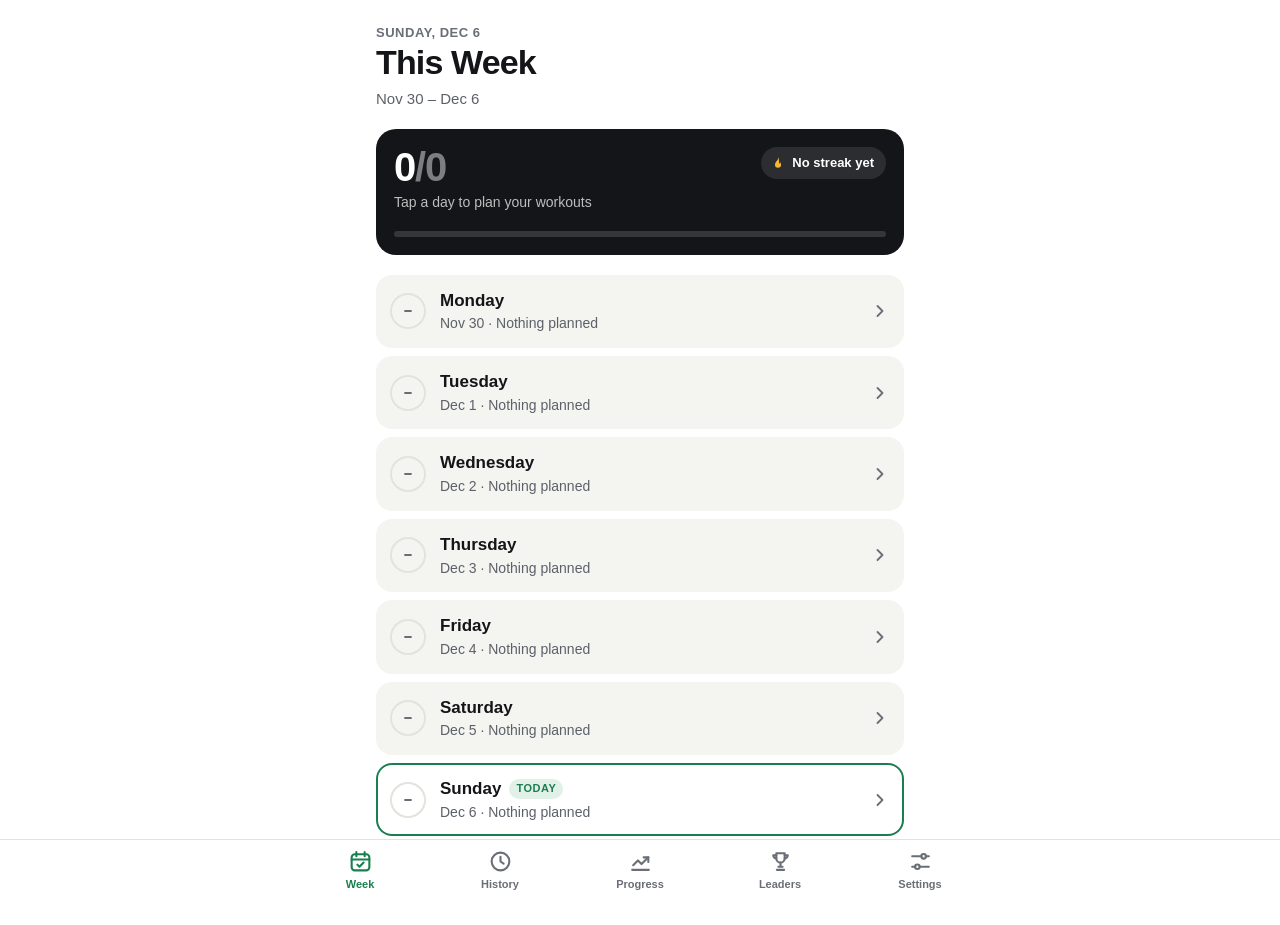
==== commit 16369fce: "Leaderboard with Streak, Improvement and Lifted - Opt-in from Settings or the new Leaders tab, with " ====
--- a/index.html
+++ b/index.html
@@ -188,6 +188,23 @@
     <div id="pd-sessions"></div>
   </section>
 
+  <!-- Leaderboard -->
+  <section class="screen" id="screen-leaders">
+    <header class="page-head">
+      <p class="eyebrow" id="lb-about"></p>
+      <h1 class="large-title">Leaderboard</h1>
+    </header>
+    <div class="join-card" id="lb-join" hidden>
+      <p class="join-title">Join the leaderboard</p>
+      <p class="join-text">Pick a nickname. Others only see it and your totals, never your workouts.</p>
+      <button class="btn" onclick="joinLeaderboard()">Join with a nickname</button>
+    </div>
+    <div class="seg" id="lb-seg"></div>
+    <div id="lb-list"></div>
+    <p class="lb-gap" id="lb-gap"></p>
+    <p class="lb-note">Improvement compares each person's best lifts this week with their own last 4 weeks.</p>
+  </section>
+
   <!-- Settings -->
   <section class="screen" id="screen-settings">
     <header class="page-head">
@@ -209,6 +226,29 @@
       </label>
     </div>
 
+    <p class="section-label">Leaderboard</p>
+    <div class="list-card">
+      <label class="list-row">
+        <span class="list-icon"><svg viewBox="0 0 24 24" fill="none" stroke="currentColor" stroke-width="2" stroke-linecap="round" stroke-linejoin="round" aria-hidden="true"><path d="M8 4h8v5a4 4 0 0 1-8 0z"/><path d="M8 6H5a3 3 0 0 0 3 3M16 6h3a3 3 0 0 1-3 3M12 13v4M8.5 20h7M10 17h4"/></svg></span>
+        <span class="list-text">
+          <span class="list-title">Show me on the leaderboard</span>
+          <span class="list-sub" id="lb-sub"></span>
+        </span>
+        <span class="switch">
+          <input type="checkbox" id="lb-toggle" onchange="onLbToggle(this)">
+          <span class="track"></span>
+        </span>
+      </label>
+      <button class="list-row" id="lb-name-row" onclick="editNickname()" hidden>
+        <span class="list-icon"><svg viewBox="0 0 24 24" fill="none" stroke="currentColor" stroke-width="2" stroke-linecap="round" stroke-linejoin="round" aria-hidden="true"><circle cx="12" cy="8.5" r="3.5"/><path d="M5 20a7 7 0 0 1 14 0"/></svg></span>
+        <span class="list-text">
+          <span class="list-title">Nickname</span>
+          <span class="list-sub" id="lb-name"></span>
+        </span>
+        <span class="chev"><svg viewBox="0 0 24 24" fill="none" stroke="currentColor" stroke-width="2.2" stroke-linecap="round" stroke-linejoin="round" aria-hidden="true"><path d="M9 6l6 6-6 6"/></svg></span>
+      </button>
+    </div>
+
     <p class="section-label">Past workouts</p>
     <div class="list-card">
       <button class="list-row" id="bf-row" onclick="openBackfill()">
@@ -261,7 +301,7 @@
       </div>
     </div>
 
-    <p class="foot-note">Your workouts are saved on this phone.<br>Workout Tracker 2.0</p>
+    <p class="foot-note">Your workouts are saved on this phone. The app counts anonymous daily opens, with no names or workout data.<br>Workout Tracker 2.2</p>
   </section>
 
   <!-- Backfill (code-locked, one time) -->
@@ -309,6 +349,10 @@
       <svg viewBox="0 0 24 24" fill="none" stroke="currentColor" stroke-width="2" stroke-linecap="round" stroke-linejoin="round" aria-hidden="true"><path d="M4 20h16"/><path d="M5 15.5l4.5-4.5 3.5 3.5L19.5 8"/><path d="M15 8h4.5v4.5"/></svg>
       <span>Progress</span>
     </button>
+    <button class="tab" data-tab="leaders" onclick="goLeaders()">
+      <svg viewBox="0 0 24 24" fill="none" stroke="currentColor" stroke-width="2" stroke-linecap="round" stroke-linejoin="round" aria-hidden="true"><path d="M8 4h8v5a4 4 0 0 1-8 0z"/><path d="M8 6H5a3 3 0 0 0 3 3M16 6h3a3 3 0 0 1-3 3M12 13v4M8.5 20h7M10 17h4"/></svg>
+      <span>Leaders</span>
+    </button>
     <button class="tab" data-tab="settings" onclick="goSettings()">
       <svg viewBox="0 0 24 24" fill="none" stroke="currentColor" stroke-width="2" stroke-linecap="round" stroke-linejoin="round" aria-hidden="true"><path d="M4 7h9M17 7h3M4 17h3M11 17h9"/><circle cx="15" cy="7" r="2.2"/><circle cx="9" cy="17" r="2.2"/></svg>
       <span>Settings</span>
--- a/app.css
+++ b/app.css
@@ -389,6 +389,36 @@
 .session-date{font-size:14px; font-weight:600;}
 .session .chips{margin-top:6px;}
 
+/* ---------- Leaderboard ---------- */
+.join-card{background:var(--ink); color:#fff; border-radius:var(--radius); padding:18px; margin-bottom:16px;}
+.join-title{margin:0; font-size:18px; font-weight:700;}
+.join-text{margin:4px 0 14px; font-size:14px; color:rgba(255,255,255,.75);}
+.join-card .btn{background:#fff; color:var(--ink); min-height:46px;}
+.lb-row{
+  display:flex; align-items:center; gap:12px; margin-bottom:8px; padding:12px 14px 12px 10px;
+  border-radius:var(--radius-sm); background:var(--card);
+}
+.lb-row.is-me{background:#fff; box-shadow:inset 0 0 0 2px var(--accent);}
+.lb-rank{width:32px; flex-shrink:0; text-align:center; font-size:15px; font-weight:700; color:var(--ink-2); font-variant-numeric:tabular-nums;}
+.lb-medal{font-size:26px; line-height:1;}
+.lb-av{
+  width:38px; height:38px; flex-shrink:0; border-radius:50%; display:grid; place-items:center;
+  background:#fff; box-shadow:inset 0 0 0 1px var(--line); font-size:13px; font-weight:700; color:var(--ink-2);
+}
+.lb-row.is-me .lb-av{background:var(--accent-soft); color:var(--accent); box-shadow:none;}
+.lb-text{flex:1; min-width:0; display:flex; flex-direction:column; gap:1px;}
+.lb-name{display:flex; align-items:center; gap:6px; min-width:0; font-size:16px; font-weight:600;}
+.lb-name-text{white-space:nowrap; overflow:hidden; text-overflow:ellipsis;}
+.lb-sub{font-size:13px; color:var(--ink-2); white-space:nowrap; overflow:hidden; text-overflow:ellipsis;}
+.lb-val{flex-shrink:0; display:flex; flex-direction:column; align-items:flex-end;}
+.lb-num{font-size:20px; font-weight:700; letter-spacing:-.02em; font-variant-numeric:tabular-nums;}
+.lb-unit{font-size:11px; font-weight:600; color:var(--ink-3);}
+.lb-up{color:var(--done);}
+.lb-down{color:var(--missed);}
+.lb-gap{margin:14px 0 0; text-align:center; font-size:14px; font-weight:600; color:var(--ink-2);}
+.lb-gap:empty{display:none;}
+.lb-note{margin:18px 8px 0; text-align:center; font-size:13px; color:var(--ink-3);}
+
 /* ---------- Settings ---------- */
 .list-card{background:var(--card); border-radius:var(--radius-sm); overflow:hidden;}
 .list-row{
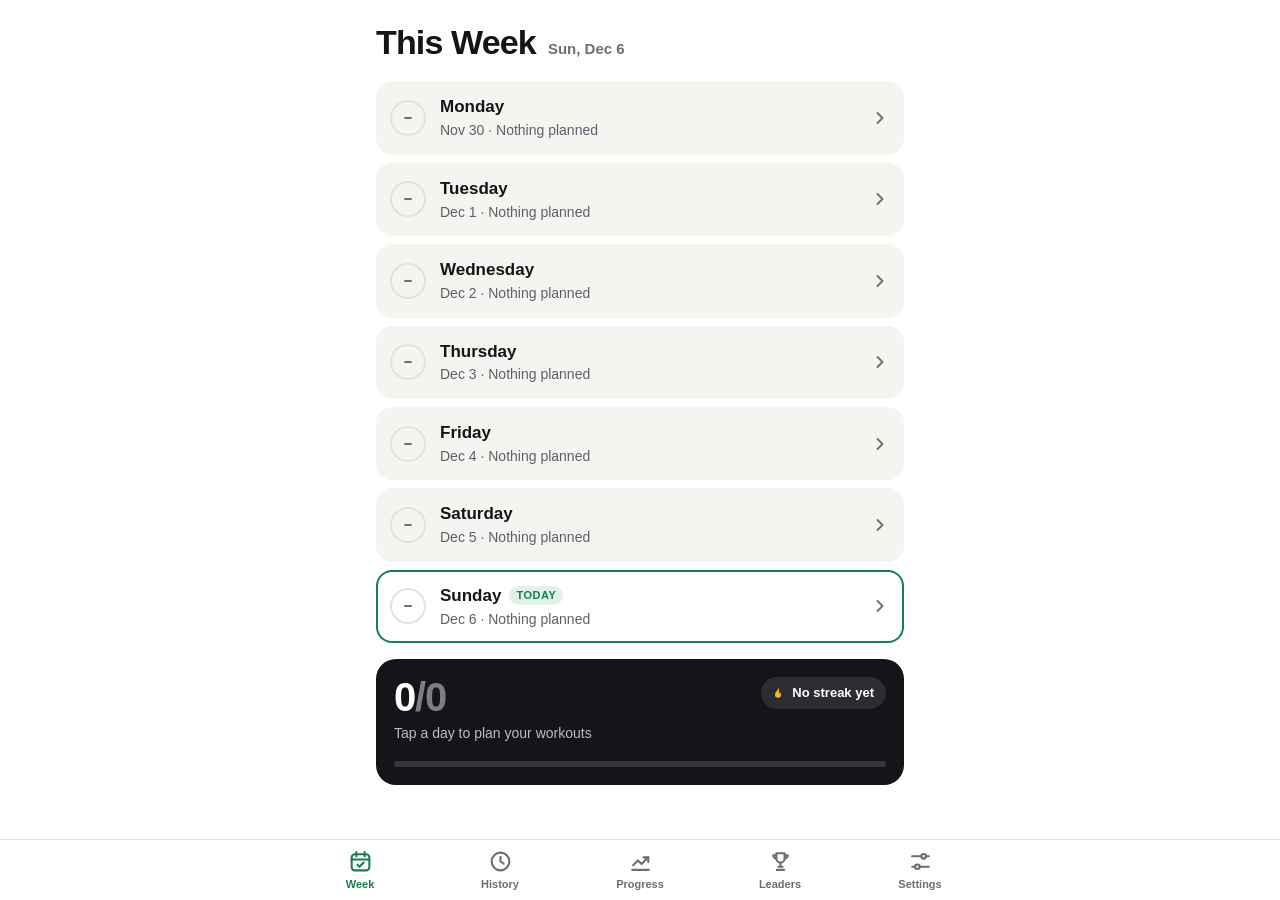
==== commit f019348a: "Workout Tracker 3.0 - Light bulb icon on weight suggestions - Week: date sits beside "This Week"; wo" ====
--- a/index.html
+++ b/index.html
@@ -21,13 +21,12 @@
 
   <!-- Week -->
   <section class="screen active" id="screen-week">
-    <header class="page-head">
-      <p class="eyebrow" id="week-eyebrow"></p>
+    <header class="page-head head-inline">
       <h1 class="large-title">This Week</h1>
-      <p class="page-sub" id="week-range"></p>
-    </header>
+      <span class="head-date" id="week-date"></span>
+    </header>
+    <div class="day-list" id="week-days"></div>
     <div id="week-summary"></div>
-    <div class="day-list" id="week-days"></div>
   </section>
 
   <!-- Day -->
@@ -39,7 +38,6 @@
     <label class="toggle-card">
       <span class="toggle-text">
         <span class="toggle-title">Rest day</span>
-        <span class="toggle-sub" id="rest-sub"></span>
       </span>
       <span class="switch switch-rest">
         <input type="checkbox" id="rest-toggle" onchange="toggleRest()">
@@ -161,7 +159,6 @@
   <section class="screen" id="screen-progress">
     <header class="page-head">
       <h1 class="large-title">Progress</h1>
-      <p class="page-sub">Every exercise you've logged numbers for.</p>
     </header>
     <div id="prog-list"></div>
   </section>
@@ -202,7 +199,6 @@
     <div class="seg" id="lb-seg"></div>
     <div id="lb-list"></div>
     <p class="lb-gap" id="lb-gap"></p>
-    <p class="lb-note">Improvement compares each person's best lifts this week with their own last 4 weeks.</p>
   </section>
 
   <!-- Settings -->
@@ -251,10 +247,10 @@
 
     <p class="section-label">Past workouts</p>
     <div class="list-card">
-      <button class="list-row" id="bf-row" onclick="openBackfill()">
+      <button class="list-row" id="bf-row" onclick="openPastEditor()">
         <span class="list-icon" id="bf-icon"></span>
         <span class="list-text">
-          <span class="list-title">Add past workouts</span>
+          <span class="list-title">Edit past workouts</span>
           <span class="list-sub" id="bf-sub"></span>
         </span>
         <span class="chev"><svg viewBox="0 0 24 24" fill="none" stroke="currentColor" stroke-width="2.2" stroke-linecap="round" stroke-linejoin="round" aria-hidden="true"><path d="M9 6l6 6-6 6"/></svg></span>
@@ -301,10 +297,10 @@
       </div>
     </div>
 
-    <p class="foot-note">Your workouts are saved on this phone. The app counts anonymous daily opens, with no names or workout data.<br>Workout Tracker 2.2</p>
-  </section>
-
-  <!-- Backfill (code-locked, one time) -->
+    <p class="foot-note">Workout Tracker 3.0</p>
+  </section>
+
+  <!-- Past workouts (password, 10 minutes) -->
   <section class="screen" id="screen-backfill">
     <div class="nav-bar">
       <button class="nav-back" onclick="goSettings()">
@@ -313,8 +309,9 @@
       </button>
     </div>
     <header class="page-head">
-      <h1 class="large-title">Add past workouts</h1>
-      <p class="page-sub">Tap every day you worked out in the last 2 months, then save. You can only do this once.</p>
+      <p class="eyebrow" id="past-left"></p>
+      <h1 class="large-title">Past workouts</h1>
+      <p class="page-sub">Tap any day to add or edit its workout.</p>
     </header>
     <div id="bf-months"></div>
   </section>
@@ -330,7 +327,7 @@
       <span class="rest-name" id="rest-name"></span>
     </div>
     <span class="rest-time" id="rest-time">0:00</span>
-    <button class="rest-btn" onclick="addRest(15)">+15s</button>
+    <button class="rest-btn" onclick="addRest(-15)" aria-label="15 seconds less">−15s</button>
     <button class="rest-btn" onclick="skipRest()">Skip</button>
   </div>
   <div class="dock-action" id="dock-action" hidden>
--- a/app.css
+++ b/app.css
@@ -65,6 +65,8 @@
 @keyframes screen-in{from{opacity:0; transform:translateY(6px);} to{opacity:1; transform:none;}}
 
 .page-head{margin:8px 0 20px;}
+.head-inline{display:flex; align-items:baseline; flex-wrap:wrap; gap:4px 12px;}
+.head-date{font-size:15px; font-weight:600; color:var(--ink-3);}
 .eyebrow{
   margin:0 0 2px; font-size:13px; font-weight:600; color:var(--ink-3);
   letter-spacing:.04em; text-transform:uppercase;
@@ -102,7 +104,7 @@
 /* ---------- Week ---------- */
 .summary{
   background:var(--ink); color:#fff; border-radius:var(--radius);
-  padding:18px 18px 18px; margin-bottom:20px;
+  padding:18px 18px 18px; margin-top:16px;
 }
 .summary-top{display:flex; justify-content:space-between; align-items:flex-start; gap:12px;}
 .summary-num{font-size:40px; line-height:1; font-weight:700; letter-spacing:-.03em; font-variant-numeric:tabular-nums;}
@@ -189,6 +191,18 @@
   background:var(--accent); color:#fff; font-size:11px; font-weight:700;
   box-shadow:0 0 0 2px var(--card);
 }
+
+.coach{
+  display:flex; align-items:flex-start; gap:8px; margin:-2px 2px 10px 4px; padding:9px 10px;
+  border-radius:12px; background:#fff; font-size:13px; line-height:1.4; color:var(--ink-2);
+}
+.coach b{color:var(--ink); font-weight:700;}
+.coach-icon{width:24px; height:24px; margin-top:-2px; flex-shrink:0; border-radius:50%; display:grid; place-items:center;}
+.coach-icon svg{width:16px; height:16px;}
+.coach-up .coach-icon{background:var(--done-soft); color:var(--done);}
+.coach-hold .coach-icon{background:var(--card); color:var(--ink-2);}
+.coach-down .coach-icon{background:var(--partial-soft); color:var(--partial);}
+.coach-back .coach-icon{background:var(--rest-soft); color:var(--rest);}
 
 .set-row{
   display:grid; grid-template-columns:32px minmax(0,1fr) 64px 56px 44px;
@@ -353,6 +367,10 @@
   transition:transform .12s var(--ease-out), background-color .12s;
 }
 .prog-row:active{transform:scale(.98); background:var(--card-press);}
+.swipe{position:relative; margin-bottom:8px; border-radius:var(--radius-sm); overflow:hidden; background:var(--missed);}
+.swipe-del{position:absolute; top:0; right:0; bottom:0; width:88px; color:#fff; font-size:15px; font-weight:700;}
+.swipe-front{position:relative; margin-bottom:0; touch-action:pan-y; transition:transform .25s var(--ease-out), background-color .12s;}
+.swipe-front:active{transform:none;}
 .prog-text{flex:1; min-width:0;}
 .prog-name{display:block; font-size:17px; font-weight:600; white-space:nowrap; overflow:hidden; text-overflow:ellipsis;}
 .prog-sub{display:block; font-size:14px; color:var(--ink-2);}
@@ -434,6 +452,7 @@
 .list-text{flex:1; min-width:0;}
 .list-title{display:block; font-weight:600;}
 .list-sub{display:block; font-size:13px; color:var(--ink-2);}
+.list-sub:empty{display:none;}
 .foot-note{margin:28px 0 8px; text-align:center; font-size:13px; color:var(--ink-3);}
 
 /* ---------- Backfill ---------- */
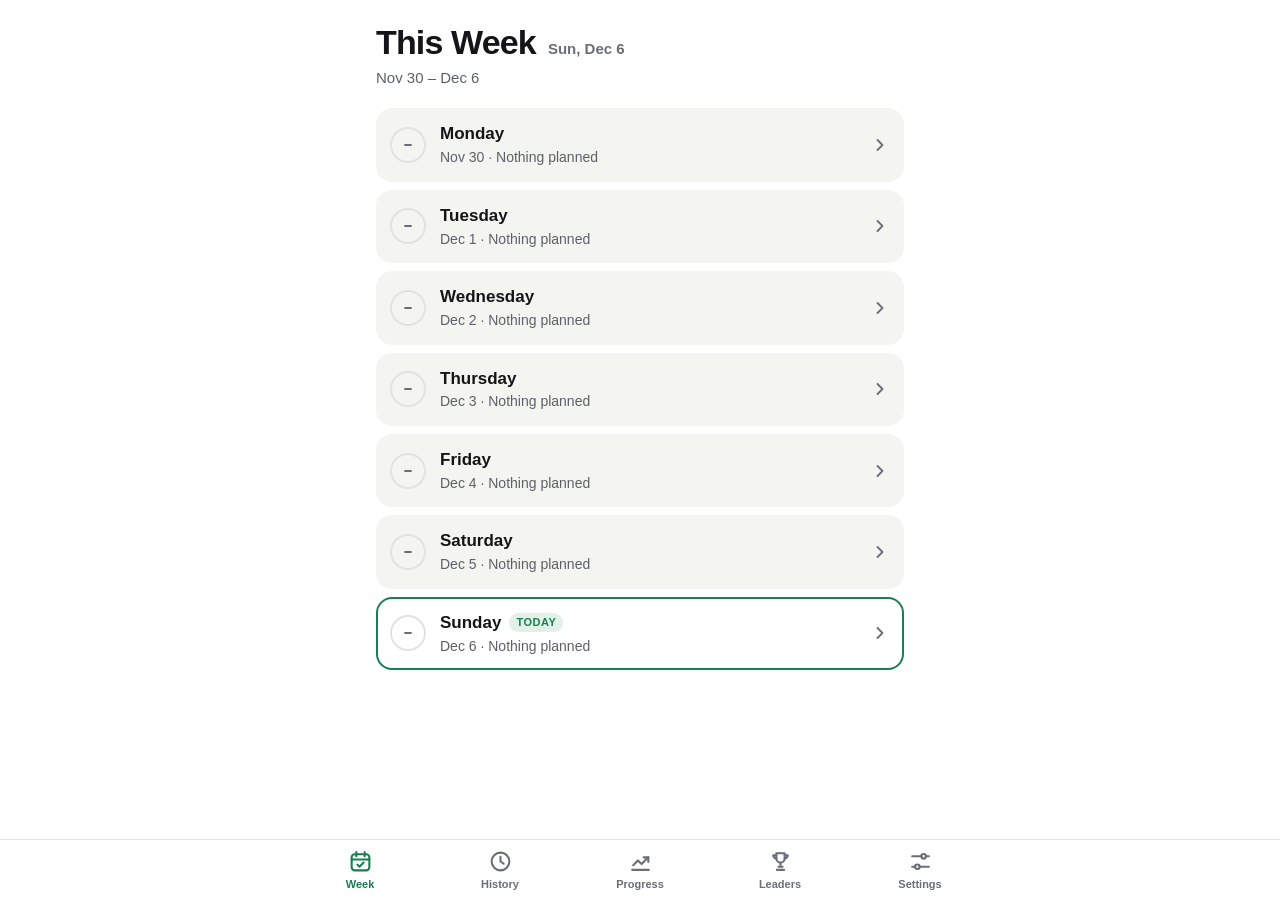
==== commit daf3a3bc: "Week screen: remove the streak box, show the week range again Co-Authored-By: Claude Opus 5.5 <norep" ====
--- a/index.html
+++ b/index.html
@@ -21,12 +21,14 @@
 
   <!-- Week -->
   <section class="screen active" id="screen-week">
-    <header class="page-head head-inline">
-      <h1 class="large-title">This Week</h1>
-      <span class="head-date" id="week-date"></span>
+    <header class="page-head">
+      <div class="head-inline">
+        <h1 class="large-title">This Week</h1>
+        <span class="head-date" id="week-date"></span>
+      </div>
+      <p class="page-sub" id="week-range"></p>
     </header>
     <div class="day-list" id="week-days"></div>
-    <div id="week-summary"></div>
   </section>
 
   <!-- Day -->
--- a/app.css
+++ b/app.css
@@ -102,22 +102,6 @@
 .btn-ghost-danger{color:var(--missed); margin-top:8px;}
 
 /* ---------- Week ---------- */
-.summary{
-  background:var(--ink); color:#fff; border-radius:var(--radius);
-  padding:18px 18px 18px; margin-top:16px;
-}
-.summary-top{display:flex; justify-content:space-between; align-items:flex-start; gap:12px;}
-.summary-num{font-size:40px; line-height:1; font-weight:700; letter-spacing:-.03em; font-variant-numeric:tabular-nums;}
-.summary-of{color:rgba(255,255,255,.45);}
-.summary-label{display:block; margin-top:6px; color:rgba(255,255,255,.72); font-size:14px;}
-.streak{
-  display:inline-flex; align-items:center; gap:6px; white-space:nowrap;
-  background:rgba(255,255,255,.1); border-radius:999px; padding:7px 12px 7px 9px;
-  font-size:13px; font-weight:600;
-}
-.streak svg{width:16px; height:16px; color:var(--gold);}
-.meter{height:6px; margin-top:18px; border-radius:99px; background:rgba(255,255,255,.14); overflow:hidden;}
-.meter span{display:block; height:100%; border-radius:99px; background:#4CC38A; transition:width .5s var(--ease-out);}
 
 .day-list{display:flex; flex-direction:column; gap:8px;}
 .day-row{
